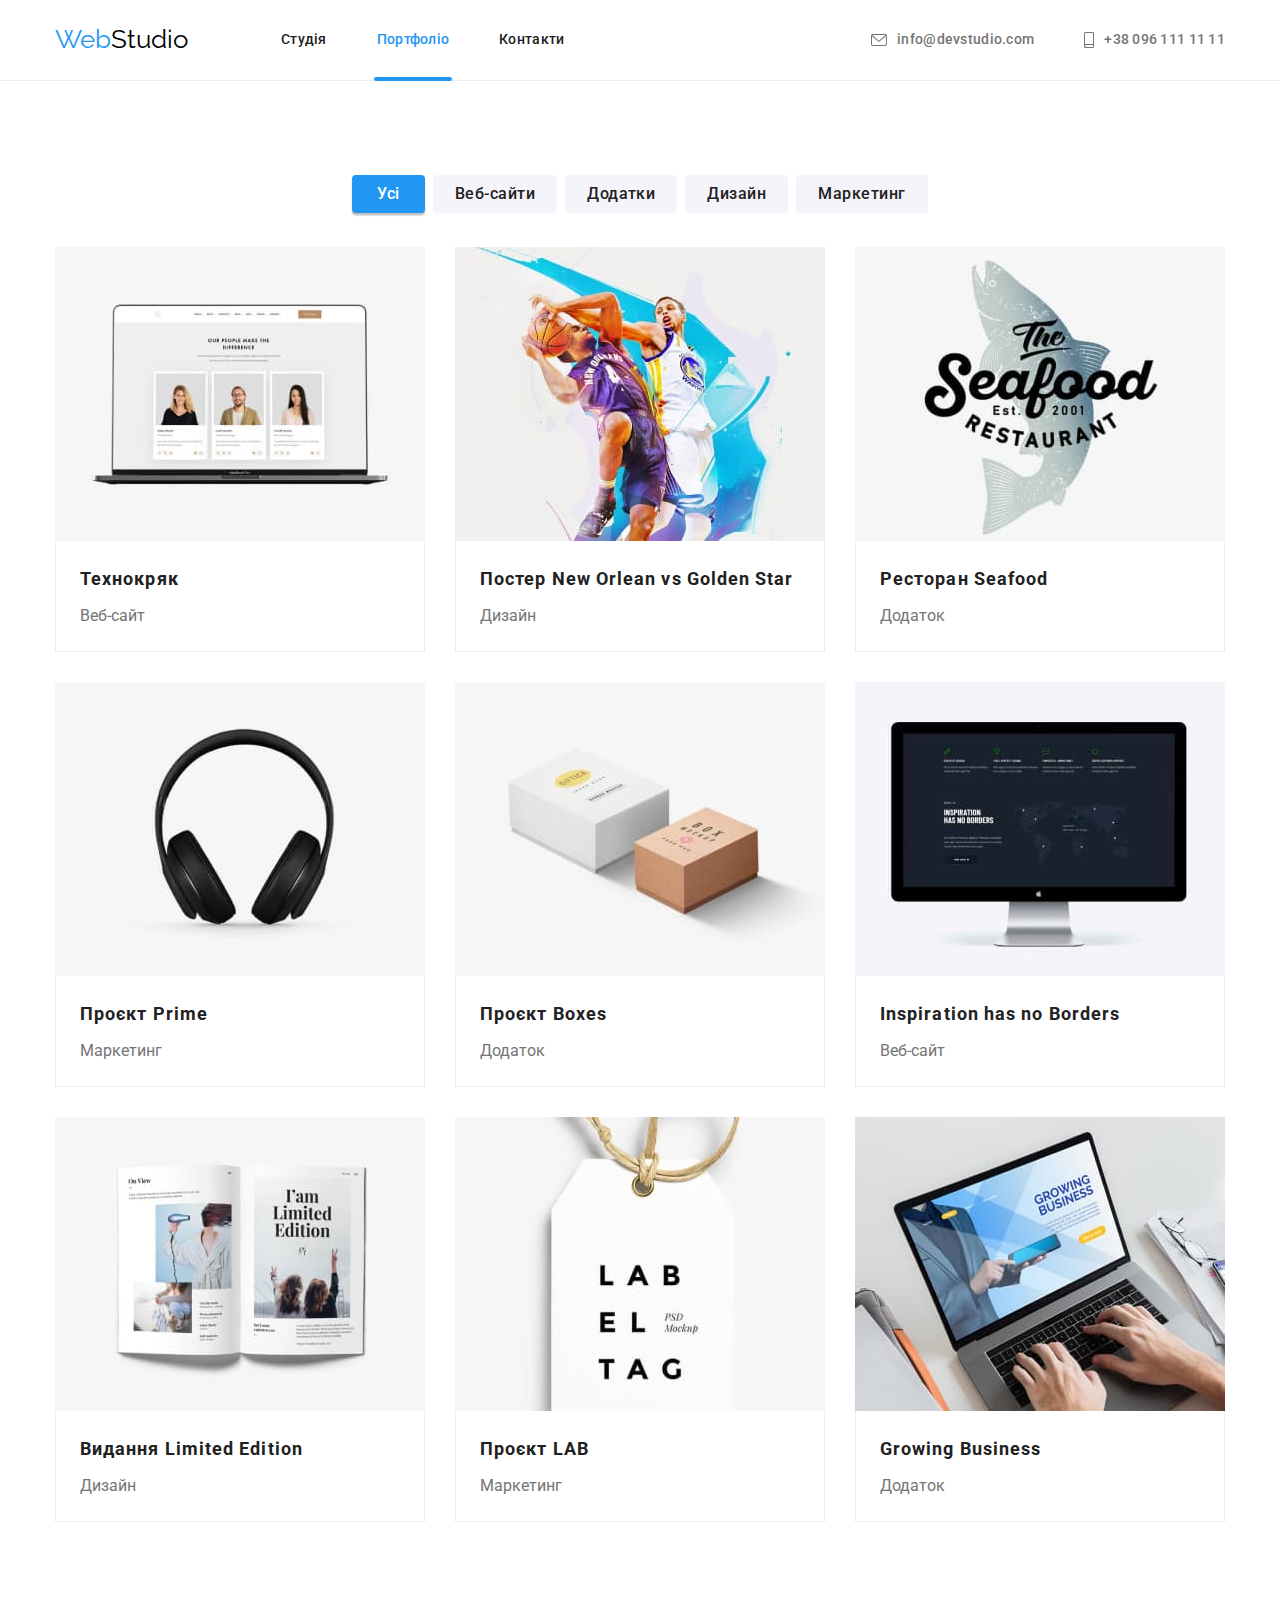
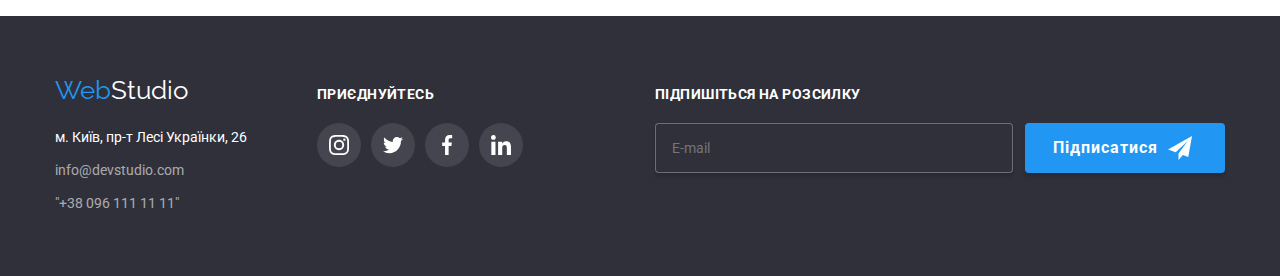
==== portfolio.html @ 2b5932fc "adds start files" ====
<!DOCTYPE html>
<html lang="uk">
  <head>
    <meta charset="UTF-8" />
    <meta http-equiv="X-UA-Compatible" content="IE=edge" />
    <meta name="viewport" content="width=device-width, initial-scale=1.0" />
    <title>Portfolio</title>
    <link rel="preconnect" href="https://fonts.googleapis.com" />
    <link rel="preconnect" href="https://fonts.gstatic.com" crossorigin />
    <link
      href="https://fonts.googleapis.com/css2?family=Raleway:wght@700&family=Roboto:wght@400;500;700;900&display=swap"
      rel="stylesheet"
    />
    <link
      rel="stylesheet"
      href="https://cdn.jsdelivr.net/npm/modern-normalize@1.1.0/modern-normalize.min.css"
    />
 
    <link rel="stylesheet" href="./css/main.min.css" />
  </head>
  <body>
    <header class="header-outline">
      <div class="container head">
        <nav class="header__menu">
          <a class="logo list" href="./index.html"
            >Web<span class="dark-logo">Studio</span></a
          >

          <ul class="header__nav list">
            <li class="header__item">
              <a href="./index.html" class="link">Студія</a>
            </li>
            <li class="header__item">
              <a href="./portfolio.html" class="link link--current-portf"
                >Портфоліо</a
              >
            </li>
            <li class="header__item"><a href="" class="link">Контакти</a></li>
          </ul>
        </nav>

        <ul class="head-contacts list">
          <li class="head-contacts__item">
            <a href="mailto:info@devstudio.com" class="head-contacts__link"
              ><svg class="head-contacts__icon-env" width="16" height="12">
                <use href="./images/sprite.svg#icon-envelope"></use></svg
              >info@devstudio.com</a
            >
          </li>
          <li class="head-contacts__item">
            <a href="tel:+380961111111" class="head-contacts__link"
              ><svg width="10" height="16" class="head-contacts__icon-smart">
                <use href="./images/sprite.svg#icon-smartphone"></use></svg
              >+38&nbsp096&nbsp111&nbsp11&nbsp11</a
            >
          </li>
        </ul>
      </div>
    </header>
    <main>
      <section class="gallery-section">
        <div class="container">
          <h1 class="visually-hidden">Наше Портфоліо</h1>
          <!-- Приховати заголовок -->
          <ul class="gallery-btn list">
            <li class="gallery-btn__item">
              <button type="button" class="button--active">Усі</button>
            </li>
            <li class="gallery-btn__item">
              <button type="button" class="button">Веб-сайти</button>
            </li>
            <li class="gallery-btn__item">
              <button type="button" class="button">Додатки</button>
            </li>
            <li class="gallery-btn__item">
              <button type="button" class="button">Дизайн</button>
            </li>
            <li class="gallery-btn__item">
              <button type="button" class="button">Маркетинг</button>
            </li>
          </ul>

          <ul class="gallery list">
            <li class="gallery__item">
              <a
                href=""
                target="_blank"
                rel="noopener noreferrer nofollow"
                class="gallery__link"
              >
                <div class="gallery__photo-overlay">
                  <img
                    src="./images/techcrack.jpg"
                    alt="Сайт на екрані ноутбука"
                    width="370"
                    height="294"
                    class="gallery__photo"
                  />
                  <div class="gallery__overlay">
                    Ресурс пропонує комплексні пропозиції з різним рівнем
                    функціоналу та сервісів. Все це дозволить відвідувачу
                    отримати вичерпні відомості про компанію чи приватну особу.
                  </div>
                </div>
                <div class="gallery__border">
                  <h2 class="gallery__title">Технокряк</h2>
                  <p class="gallery__text">Веб-сайт</p>
                </div></a
              >
            </li>
            <li class="gallery__item">
              <a
                href=""
                target="_blank"
                rel="noopener noreferrer nofollow"
                class="gallery__link"
                ><div class="gallery__photo-overlay">
                  <img
                    src="./images/poster.jpg"
                    alt="постер з баскетболістами"
                    width="370"
                    class="gallery__photo"
                  />
                  <div class="gallery__overlay">
                    Ресурс пропонує комплексні пропозиції з різним рівнем
                    функціоналу та сервісів. Все це дозволить відвідувачу
                    отримати вичерпні відомості про компанію чи приватну особу.
                  </div>
                </div>
                <div class="gallery__border">
                  <h2 class="gallery__title">
                    Постер New Orlean vs Golden Star
                  </h2>
                  <p class="gallery__text">Дизайн</p>
                </div></a
              >
            </li>
            <li class="gallery__item">
              <a
                href=""
                target="_blank"
                rel="noopener noreferrer nofollow"
                class="gallery__link"
                ><div class="gallery__photo-overlay">
                  <img
                    src="./images/restoran.jpg"
                    alt="лого морського ресторану"
                    width="370"
                    class="gallery__photo"
                  />
                  <div class="gallery__overlay">
                    Ресурс пропонує комплексні пропозиції з різним рівнем
                    функціоналу та сервісів. Все це дозволить відвідувачу
                    отримати вичерпні відомості про компанію чи приватну особу.
                  </div>
                </div>
                <div class="gallery__border">
                  <h2 class="gallery__title">Ресторан Seafood</h2>
                  <p class="gallery__text">Додаток</p>
                </div></a
              >
            </li>
            <li class="gallery__item">
              <a
                href=""
                target="_blank"
                rel="noopener noreferrer nofollow"
                class="gallery__link"
                ><div class="gallery__photo-overlay">
                  <img
                    src="./images/prime.jpg"
                    alt="навушники"
                    width="370"
                    class="gallery__photo"
                  />
                  <div class="gallery__overlay">
                    Ресурс пропонує комплексні пропозиції з різним рівнем
                    функціоналу та сервісів. Все це дозволить відвідувачу
                    отримати вичерпні відомості про компанію чи приватну особу.
                  </div>
                </div>
                <div class="gallery__border">
                  <h2 class="gallery__title">Проєкт Prime</h2>
                  <p class="gallery__text">Маркетинг</p>
                </div></a
              >
            </li>
            <li class="gallery__item">
              <a
                href=""
                target="_blank"
                rel="noopener noreferrer nofollow"
                class="gallery__link"
                ><div class="gallery__photo-overlay">
                  <img
                    src="./images/boxes.jpg"
                    alt="дві коробки"
                    width="370"
                    class="gallery__photo"
                  />
                  <div class="gallery__overlay">
                    Ресурс пропонує комплексні пропозиції з різним рівнем
                    функціоналу та сервісів. Все це дозволить відвідувачу
                    отримати вичерпні відомості про компанію чи приватну особу.
                  </div>
                </div>
                <div class="gallery__border">
                  <h2 class="gallery__title">Проєкт Boxes</h2>
                  <p class="gallery__text">Додаток</p>
                </div></a
              >
            </li>
            <li class="gallery__item">
              <a
                href=""
                target="_blank"
                rel="noopener noreferrer nofollow"
                class="gallery__link"
                ><div class="gallery__photo-overlay">
                  <img
                    src="./images/inspiration.jpg"
                    alt="монітор"
                    width="370"
                    class="gallery__photo"
                  />
                  <div class="gallery__overlay">
                    Ресурс пропонує комплексні пропозиції з різним рівнем
                    функціоналу та сервісів. Все це дозволить відвідувачу
                    отримати вичерпні відомості про компанію чи приватну особу.
                  </div>
                </div>
                <div class="gallery__border">
                  <h2 class="gallery__title">Inspiration has no Borders</h2>
                  <p class="gallery__text">Веб-сайт</p>
                </div></a
              >
            </li>
            <li class="gallery__item">
              <a
                href=""
                target="_blank"
                rel="noopener noreferrer nofollow"
                class="gallery__link"
                ><div class="gallery__photo-overlay">
                  <img
                    src="./images/limited-edition.jpg"
                    alt="розкрита книга"
                    width="370"
                    class="gallery__photo"
                  />
                  <div class="gallery__overlay">
                    Ресурс пропонує комплексні пропозиції з різним рівнем
                    функціоналу та сервісів. Все це дозволить відвідувачу
                    отримати вичерпні відомості про компанію чи приватну особу.
                  </div>
                </div>
                <div class="gallery__border">
                  <h2 class="gallery__title">Видання Limited Edition</h2>
                  <p class="gallery__text">Дизайн</p>
                </div></a
              >
            </li>
            <li class="gallery__item">
              <a
                href=""
                target="_blank"
                rel="noopener noreferrer nofollow"
                class="gallery__link"
                ><div class="gallery__photo-overlay">
                  <img
                    src="./images/lab.jpg"
                    alt="етикетка"
                    width="370"
                    class="gallery__photo"
                  />
                  <div class="gallery__overlay">
                    Ресурс пропонує комплексні пропозиції з різним рівнем
                    функціоналу та сервісів. Все це дозволить відвідувачу
                    отримати вичерпні відомості про компанію чи приватну особу.
                  </div>
                </div>
                <div class="gallery__border">
                  <h2 class="gallery__title">Проєкт LAB</h2>
                  <p class="gallery__text">Маркетинг</p>
                </div></a
              >
            </li>
            <li class="gallery__item">
              <a
                href=""
                target="_blank"
                rel="noopener noreferrer nofollow"
                class="gallery__link"
                ><div class="gallery__photo-overlay">
                  <img
                    src="./images/growing-business.jpg"
                    alt="відкритий ноутбук"
                    width="370"
                    class="gallery__photo"
                  />
                  <div class="gallery__overlay">
                    Ресурс пропонує комплексні пропозиції з різним рівнем
                    функціоналу та сервісів. Все це дозволить відвідувачу
                    отримати вичерпні відомості про компанію чи приватну особу.
                  </div>
                </div>
                <div class="gallery__border">
                  <h2 class="gallery__title">Growing Business</h2>
                  <p class="gallery__text">Додаток</p>
                </div></a
              >
            </li>
          </ul>
        </div>
      </section>
    </main>

    <footer class="footer">
      <div class="container">
        <div class="footer__box">
          <div>
            <div class="bottom-logo">
              <a href="" class="logo list"
                >Web<span class="light-logo">Studio</span></a
              >
            </div>
            <address>
              <ul class="footer__contact list">
                <li>
                  <a
                    href="https://goo.gl/maps/CPtrU1FHBa2aNyZL9"
                    target="_blank"
                    rel="noopener noreferrer nofollow"
                    class="footer__map"
                    >м. Київ, пр-т Лесі Українки, 26</a
                  >
                </li>
                <li>
                  <a href="mailto:info@devstudio.com" class="footer__link"
                    >info@devstudio.com</a
                  >
                </li>
                <li>
                  <a href="tel:+380961111111" class="footer__link"
                    >"+38 096 111 11 11"</a
                  >
                </li>
              </ul>
            </address>
          </div>
          <div class="footer-nets">
            <p class="footer-nets__title">Приєднуйтесь</p>
            <ul class="footer-nets__icons list">
              <li class="footer-nets__item">
                <a
                  href="https://www.instagram.com"
                  class="footer-nets__icons-back"
                >
                  <svg class="icons-white" width="20" height="20">
                    <use href="./images/sprite.svg#icon-instagram-g"></use></svg
                ></a>
              </li>
              <li class="footer-nets__item">
                <a href="https://twitter.com" class="footer-nets__icons-back"
                  ><svg class="icons-white" width="20" height="20">
                    <use href="./images/sprite.svg#icon-twitter-g"></use></svg
                ></a>
              </li>
              <li class="footer-nets__item">
                <a
                  href="https://www.facebook.com/"
                  class="footer-nets__icons-back"
                  ><svg class="icons-white" width="20" height="20">
                    <use href="./images/sprite.svg#icon-facebook-g"></use></svg
                ></a>
              </li>
              <li class="footer-nets__item">
                <a href="https://linkedin.com/" class="footer-nets__icons-back"
                  ><svg class="icons-white" width="20" height="20">
                    <use href="./images/sprite.svg#icon-linkedin-g"></use></svg
                ></a>
              </li>
            </ul>
          </div>
          <form class="sub">
            <div>
              <p class="sub__title">Підпишіться на розсилку</p>
              <div class="sub__form">
                <label for="footer-email" class="visually-hidden">email</label>
                <input
                  id="footer-email"
                  type="email"
                  name="footer-email"
                  class="sub__email"
                  placeholder="E-mail"
                />
              </div>
            </div>
            <button class="sub__btn" type="submit">
              Підписатися
              <svg width="24" height="24">
                <use href="./images/sprite.svg#icon-send"></use>
              </svg>
            </button>
          </form>
        </div>
      </div>
    </footer>
  </body>
</html>
---- css/main.min.css ----
body{background-color:#fff;color:#757575;font-family:Roboto,sans-serif;font-size:14px}.visually-hidden{position:absolute;white-space:nowrap;width:1px;height:1px;overflow:hidden;border:0;padding:0;clip:rect(0 0 0 0);-webkit-clip-path:inset(50%);clip-path:inset(50%);margin:-1px}img{display:block;max-width:100%;height:auto}.list{list-style:none;padding:0;margin:0}.link{text-decoration:none;-webkit-transition:color 250ms cubic-bezier(0.4, 0, 0.2, 1);transition:color 250ms cubic-bezier(0.4, 0, 0.2, 1)}.container{width:1200px;margin:auto;padding-left:15px;padding-right:15px}.pref-section,.areas-section,.team-section,.clients-section,.gallery-section{padding-top:94px;padding-bottom:94px}.backdrop{position:fixed;top:0;left:0;width:100%;height:100%;background-color:rgba(0,0,0,.2);opacity:1;-webkit-transition:opacity 250ms cubic-bezier(0.4, 0, 0.2, 1),visability 250ms cubic-bezier(0.4, 0, 0.2, 1);transition:opacity 250ms cubic-bezier(0.4, 0, 0.2, 1),visability 250ms cubic-bezier(0.4, 0, 0.2, 1)}.backdrop.is-hidden{opacity:0;pointer-events:none;visibility:hidden}.backdrop.is-hidden .modal{-webkit-transform:translate(-50%, -50%) scale(1.2);transform:translate(-50%, -50%) scale(1.2)}.hero__button,.sub__btn,.form-btn{display:-webkit-box;display:-ms-flexbox;display:flex;-webkit-box-align:center;-ms-flex-align:center;align-items:center;border-radius:4px;border:1px solid #2196f3;background-color:#2196f3;color:#fff;font-family:inherit;font-weight:700;font-size:16px;line-height:1.89;text-align:Center;letter-spacing:.06em;cursor:pointer;-webkit-transition:background-color 250ms cubic-bezier(0.4, 0, 0.2, 1);transition:background-color 250ms cubic-bezier(0.4, 0, 0.2, 1)}.hero__button:hover,.sub__btn:hover,.form-btn:hover,.hero__button:focus,.sub__btn:focus,.form-btn:focus{background-color:#188ce8;cursor:pointer}.footer-nets__icons{display:-webkit-box;display:-ms-flexbox;display:flex;gap:10px;width:206px}.footer-nets__icons-back{display:-webkit-box;display:-ms-flexbox;display:flex;-webkit-box-pack:center;-ms-flex-pack:center;justify-content:center;-webkit-box-align:center;-ms-flex-align:center;align-items:center;width:100%;height:100%;background-color:rgba(255,255,255,.1);border-radius:50%;fill:#fff;-webkit-transition:background-color 250ms cubic-bezier(0.4, 0, 0.2, 1);transition:background-color 250ms cubic-bezier(0.4, 0, 0.2, 1)}.footer-nets__icons-back:hover{background-color:#2196f3}.form-title{text-align:center;margin:0;margin-bottom:12px;color:#212121;letter-spacing:.03em;line-height:1.172}.form-item{display:block;margin-bottom:4px;font-size:12px;line-height:1.167;letter-spacing:.01em}.form-item__box{position:relative;margin-bottom:10px}.form-item__cell{height:40px;width:100%;border:1px solid rgba(33,33,33,.2);border-radius:4px;outline:none;padding:11px 2px 11px 32px;-webkit-transition:border-color 250ms cubic-bezier(0.4, 0, 0.2, 1);transition:border-color 250ms cubic-bezier(0.4, 0, 0.2, 1)}.form-item__cell:focus{border-color:#2196f3;cursor:pointer}.form-item__cell:focus+.form-item__icon{fill:#2196f3}.form-item__icon{position:absolute;top:50%;left:12px;-webkit-transform:translateY(-50%);transform:translateY(-50%)}.comment-box{margin-bottom:20px}.form-textarea{height:120px;width:100%;border:1px solid rgba(33,33,33,.2);border-radius:4px;padding:12px 16px;font-size:12px;line-height:1.167;letter-spacing:.01em;color:rgba(117,117,117,.5);resize:none;-webkit-transition:border-color 250ms cubic-bezier(0.4, 0, 0.2, 1);transition:border-color 250ms cubic-bezier(0.4, 0, 0.2, 1)}.form-textarea:focus{border-color:#2196f3;cursor:pointer;outline:none;color:#000;font-size:inherit}.checkbox{display:-webkit-box;display:-ms-flexbox;display:flex;-webkit-box-pack:center;-ms-flex-pack:center;justify-content:center;-webkit-box-align:center;-ms-flex-align:center;align-items:center;margin-bottom:30px}.checkbox__label{position:relative;display:-webkit-box;display:-ms-flexbox;display:flex;-webkit-box-pack:center;-ms-flex-pack:center;justify-content:center;-webkit-box-align:center;-ms-flex-align:center;align-items:center;line-height:1.714;letter-spacing:.03em;gap:8px}.checkbox__label::before{content:"";display:-webkit-box;display:-ms-flexbox;display:flex;-webkit-box-pack:center;-ms-flex-pack:center;justify-content:center;-webkit-box-align:center;-ms-flex-align:center;align-items:center;height:15px;width:16px;background-image:url(../images/checkbox.svg)}.checkbox__label::after{content:"";position:absolute;top:4px;left:0;height:16px;width:16px;border-radius:1px;background-image:url(../images/icon-check.svg);border:1px solid #2196f3;background-color:#2196f3;background-origin:border-box;opacity:0}.checkbox__label:focus-within::before{border:2px solid #2196f3;border-radius:3px}.checkbox__link{color:#2196f3}.checkbox__link:focus{outline:1px solid;border-radius:4px}.checkbox__input:checked+.checkbox__label::after{opacity:1}.form-btn{-webkit-box-pack:center;-ms-flex-pack:center;justify-content:center;margin-left:auto;margin-right:auto;width:200px;height:50px;padding:10px 52px;border:none;-webkit-box-shadow:0 4px 4px rgba(0,0,0,.15);box-shadow:0 4px 4px rgba(0,0,0,.15)}.logo{color:#2196f3;font-family:Raleway,sans-serif;font-size:26px;text-decoration:none}.dark-logo{color:#000}.light-logo{color:#fff}.modal{display:block;padding:40px;position:absolute;min-width:528px;min-height:581px;top:50%;left:50%;background-color:#fff;border-radius:4px;-webkit-transform:translate(-50%, -50%) scale(1);transform:translate(-50%, -50%) scale(1);-webkit-box-shadow:0px 2px 1px rgba(0,0,0,.2),0 1px 1px rgba(0,0,0,.14),0 1px 3px rgba(0,0,0,.12);box-shadow:0px 2px 1px rgba(0,0,0,.2),0 1px 1px rgba(0,0,0,.14),0 1px 3px rgba(0,0,0,.12);-webkit-transition:visibility 250ms cubic-bezier(0.4, 0, 0.2, 1),-webkit-transform 250ms cubic-bezier(0.4, 0, 0.2, 1);transition:visibility 250ms cubic-bezier(0.4, 0, 0.2, 1),-webkit-transform 250ms cubic-bezier(0.4, 0, 0.2, 1);transition:transform 250ms cubic-bezier(0.4, 0, 0.2, 1),visibility 250ms cubic-bezier(0.4, 0, 0.2, 1);transition:transform 250ms cubic-bezier(0.4, 0, 0.2, 1),visibility 250ms cubic-bezier(0.4, 0, 0.2, 1),-webkit-transform 250ms cubic-bezier(0.4, 0, 0.2, 1)}.modal__btn{position:absolute;top:8px;right:8px;display:-webkit-box;display:-ms-flexbox;display:flex;-webkit-box-pack:center;-ms-flex-pack:center;justify-content:center;-webkit-box-align:center;-ms-flex-align:center;align-items:center;border-radius:50%;width:30px;height:30px;background-color:#fff;border:1px solid rgba(0,0,0,.1);-webkit-transition:fill 250ms cubic-bezier(0.4, 0, 0.2, 1);transition:fill 250ms cubic-bezier(0.4, 0, 0.2, 1)}.modal__btn:hover,.modal__btn:focus{fill:#2196f3;cursor:pointer}.sub{display:-webkit-box;display:-ms-flexbox;display:flex;margin-left:auto;-webkit-box-align:end;-ms-flex-align:end;align-items:flex-end;gap:12px}.sub__title{margin:0px;margin-bottom:20px;color:#fff;font-size:14px;font-weight:700;line-height:1.14;text-transform:uppercase;letter-spacing:.03em}.sub__form{position:relative}.sub__email{padding:15px 2px 15px 16px;width:358px;height:50px;color:#fff;border:1px solid rgba(255,255,255,.3);border-radius:4px;background-color:#2f303a;-webkit-box-shadow:0 4px 4px rgba(0,0,0,.15);box-shadow:0 4px 4px rgba(0,0,0,.15)}.sub__btn{position:relative;padding:10px 28px;width:200px;height:50px;border:none;gap:10px;-webkit-box-shadow:0 4px 4px rgba(0,0,0,.15);box-shadow:0 4px 4px rgba(0,0,0,.15)}.team-icons__back{height:44px;width:44px}.team-icons{display:-webkit-box;display:-ms-flexbox;display:flex;-webkit-box-pack:center;-ms-flex-pack:center;justify-content:center;width:206px;height:44px;gap:10px}.team-icons__items{display:-webkit-box;display:-ms-flexbox;display:flex;-webkit-box-pack:center;-ms-flex-pack:center;justify-content:center;border-radius:50%;-webkit-box-align:center;-ms-flex-align:center;align-items:center;height:100%;width:100%;fill:#afb1b8;-webkit-transition:background-color 250ms cubic-bezier(0.4, 0, 0.2, 1),fill 250ms cubic-bezier(0.4, 0, 0.2, 1);transition:background-color 250ms cubic-bezier(0.4, 0, 0.2, 1),fill 250ms cubic-bezier(0.4, 0, 0.2, 1)}.team-icons__items:hover,.team-icons__items:focus{background-color:#2196f3;fill:#fff}.areas-section{padding-top:0}.areas{display:-webkit-box;display:-ms-flexbox;display:flex}.areas__item{display:-webkit-box;display:-ms-flexbox;display:flex;position:relative}.areas .areas__item+.areas__item{margin-left:30px}.areas__overlay{display:-webkit-box;display:-ms-flexbox;display:flex;-webkit-box-align:center;-ms-flex-align:center;align-items:center;-webkit-box-pack:center;-ms-flex-pack:center;justify-content:center;position:absolute;bottom:0;height:70px;width:370px;background-color:rgba(47,48,58,.8);color:#fff;text-transform:uppercase;font-weight:700;letter-spacing:.03em;line-height:1.172}.clients{display:-webkit-box;display:-ms-flexbox;display:flex;-webkit-box-pack:center;-ms-flex-pack:center;justify-content:center;gap:30px}.clients__items{width:170px;height:92px}.clients__icons{display:-webkit-box;display:-ms-flexbox;display:flex;-webkit-box-pack:center;-ms-flex-pack:center;justify-content:center;-webkit-box-align:center;-ms-flex-align:center;align-items:center;width:100%;height:100%;border:1px solid #afb1b8;border-radius:4px;fill:#afb1b8;-webkit-transition:fill 250ms cubic-bezier(0.4, 0, 0.2, 1),border-color 250ms cubic-bezier(0.4, 0, 0.2, 1);transition:fill 250ms cubic-bezier(0.4, 0, 0.2, 1),border-color 250ms cubic-bezier(0.4, 0, 0.2, 1)}.clients__icons:hover,.clients__icons:focus{fill:#2196f3;border-color:#2196f3}.footer{padding-top:60px;padding-bottom:60px;background-color:#2f303a}.footer__box{display:-webkit-box;display:-ms-flexbox;display:flex;-webkit-box-align:baseline;-ms-flex-align:baseline;align-items:baseline;gap:70px}.bottom-logo{margin-bottom:20px}.footer__map{margin-bottom:9px;color:#fff;text-decoration:none}.footer__link{margin-bottom:9px;color:rgba(255,255,255,.6);text-decoration:none;-webkit-transition:color 250ms cubic-bezier(0.4, 0, 0.2, 1);transition:color 250ms cubic-bezier(0.4, 0, 0.2, 1)}.footer__link:hover,.footer__link:focus{color:#2196f3}.footer__contact{line-height:1.71;font-style:normal;display:-webkit-box;display:-ms-flexbox;display:flex;-webkit-box-orient:vertical;-webkit-box-direction:normal;-ms-flex-direction:column;flex-direction:column;gap:9px}.footer-nets__item{width:44px;height:44px}.footer-nets__title{margin:0px;color:#fff;font-size:14px;font-weight:700;line-height:1.14;text-transform:uppercase;letter-spacing:.03em}.footer-nets{display:-webkit-box;display:-ms-flexbox;display:flex;-webkit-box-orient:vertical;-webkit-box-direction:normal;-ms-flex-direction:column;flex-direction:column;gap:20px;width:206px}.gallery{display:-webkit-box;display:-ms-flexbox;display:flex;-ms-flex-wrap:wrap;flex-wrap:wrap;-webkit-box-pack:center;-ms-flex-pack:center;justify-content:center;margin-top:-30px;margin-right:-30px}.gallery__item{margin-right:30px;margin-top:30px}.gallery__title{margin-top:0;margin-bottom:4px;color:#212121;font-size:18px;line-height:2;letter-spacing:.06em}.gallery__text{margin-top:0;margin-bottom:0px}.gallery__link{display:block;text-decoration:none;color:inherit;font-size:16px;line-height:1.88;-webkit-transition:-webkit-box-shadow 250ms cubic-bezier(0.4, 0, 0.2, 1);transition:-webkit-box-shadow 250ms cubic-bezier(0.4, 0, 0.2, 1);transition:box-shadow 250ms cubic-bezier(0.4, 0, 0.2, 1);transition:box-shadow 250ms cubic-bezier(0.4, 0, 0.2, 1), -webkit-box-shadow 250ms cubic-bezier(0.4, 0, 0.2, 1)}.gallery__link:hover,.gallery__link:focus{-webkit-box-shadow:1px 4px 6px rgba(0,0,0,.16),0 4px 4px rgba(0,0,0,.06),0 1px 1px rgba(0,0,0,.12);box-shadow:1px 4px 6px rgba(0,0,0,.16),0 4px 4px rgba(0,0,0,.06),0 1px 1px rgba(0,0,0,.12)}.gallery__link:hover .gallery__overlay,.gallery__link:focus .gallery__overlay{-webkit-transform:translateY(0);transform:translateY(0)}.gallery__photo{display:block;max-width:100%;height:auto}.gallery__border{padding:20px 24px;display:block;border-bottom:1px solid #eee;border-left:1px solid #eee;border-right:1px solid #eee}.gallery__photo-overlay{position:relative;overflow:hidden}.gallery__overlay{position:absolute;top:0;left:0;width:100%;height:100%;margin-top:0px;margin-bottom:0px;padding:63px 24px;font-size:18px;line-height:1.556;letter-spacing:.03em;color:#fff;background-color:rgba(33,150,243,.9);-webkit-transform:translateY(100%);transform:translateY(100%);-webkit-transition:-webkit-transform 250ms cubic-bezier(0.4, 0, 0.2, 1);transition:-webkit-transform 250ms cubic-bezier(0.4, 0, 0.2, 1);transition:transform 250ms cubic-bezier(0.4, 0, 0.2, 1);transition:transform 250ms cubic-bezier(0.4, 0, 0.2, 1), -webkit-transform 250ms cubic-bezier(0.4, 0, 0.2, 1)}.gallery-btn{display:-webkit-box;display:-ms-flexbox;display:flex;-webkit-box-pack:center;-ms-flex-pack:center;justify-content:center;margin-bottom:34px}.gallery-btn .gallery-btn__item+.gallery-btn__item{margin-left:8px}.button{padding:6px 22px;border-radius:4px;border:0;background-color:#f5f4fa;color:#212121;font-family:inherit;font-weight:500;font-size:16px;line-height:1.625;letter-spacing:.03em;cursor:pointer;-webkit-transition:background-color 250ms cubic-bezier(0.4, 0, 0.2, 1),color 250ms cubic-bezier(0.4, 0, 0.2, 1),-webkit-box-shadow 250ms cubic-bezier(0.4, 0, 0.2, 1);transition:background-color 250ms cubic-bezier(0.4, 0, 0.2, 1),color 250ms cubic-bezier(0.4, 0, 0.2, 1),-webkit-box-shadow 250ms cubic-bezier(0.4, 0, 0.2, 1);transition:background-color 250ms cubic-bezier(0.4, 0, 0.2, 1),color 250ms cubic-bezier(0.4, 0, 0.2, 1),box-shadow 250ms cubic-bezier(0.4, 0, 0.2, 1);transition:background-color 250ms cubic-bezier(0.4, 0, 0.2, 1),color 250ms cubic-bezier(0.4, 0, 0.2, 1),box-shadow 250ms cubic-bezier(0.4, 0, 0.2, 1),-webkit-box-shadow 250ms cubic-bezier(0.4, 0, 0.2, 1)}.button:hover,.button:focus{background-color:#2196f3;color:#fff;-webkit-box-shadow:0px 2px 2px rgba(0,0,0,.12),0 1px 2px rgba(0,0,0,.08),0 3px 1px rgba(0,0,0,.1);box-shadow:0px 2px 2px rgba(0,0,0,.12),0 1px 2px rgba(0,0,0,.08),0 3px 1px rgba(0,0,0,.1)}.button--active{padding:6px 25px;border-radius:4px;border:0;background-color:#2196f3;color:#fff;font-family:inherit;font-weight:500;font-size:16px;line-height:1.625;letter-spacing:.03em;cursor:pointer;-webkit-box-shadow:0px 2px 2px rgba(0,0,0,.12),0 1px 2px rgba(0,0,0,.08),0 3px 1px rgba(0,0,0,.1);box-shadow:0px 2px 2px rgba(0,0,0,.12),0 1px 2px rgba(0,0,0,.08),0 3px 1px rgba(0,0,0,.1)}.header-outline{border-bottom:1px solid #ececec}.header__menu{background-color:#fff;display:-webkit-box;display:-ms-flexbox;display:flex;-webkit-box-align:center;-ms-flex-align:center;align-items:center}.head{display:-webkit-box;display:-ms-flexbox;display:flex;-webkit-box-align:center;-ms-flex-align:center;align-items:center}.header__nav .link{display:-webkit-box;display:-ms-flexbox;display:flex;-webkit-box-pack:center;-ms-flex-pack:center;justify-content:center;padding-top:32px;padding-bottom:32px;color:#212121;font-weight:500;line-height:1.14;letter-spacing:.02em;text-decoration:none}.header__nav{display:-webkit-box;display:-ms-flexbox;display:flex;margin-left:93px}.header__nav .header__item+.header__item{margin-left:50px}.head-contacts{display:-webkit-box;display:-ms-flexbox;display:flex;-ms-flex-line-pack:center;align-content:center;margin-left:auto}.head-contacts .head-contacts__item+.head-contacts__item{margin-left:50px}.head-contacts__icon-env{display:-webkit-box;display:-ms-flexbox;display:flex;height:12px;width:16px;fill:currentColor}.head-contacts__icon-smart{display:-webkit-box;display:-ms-flexbox;display:flex;height:16px;width:10px;fill:currentColor}.head-contacts__item{display:-webkit-box;display:-ms-flexbox;display:flex;gap:10px;-webkit-box-align:center;-ms-flex-align:center;align-items:center}.head-contacts__link{display:-webkit-box;display:-ms-flexbox;display:flex;-webkit-box-align:center;-ms-flex-align:center;align-items:center;gap:10px;padding-top:32px;padding-bottom:32px;color:#757575;font-weight:500;line-height:1.14;letter-spacing:.02em;text-decoration:none;-webkit-transition:color 250ms cubic-bezier(0.4, 0, 0.2, 1),fill 250ms cubic-bezier(0.4, 0, 0.2, 1);transition:color 250ms cubic-bezier(0.4, 0, 0.2, 1),fill 250ms cubic-bezier(0.4, 0, 0.2, 1)}.link:hover,.link:focus,.head-contacts__link:hover,.head-contacts__link:focus{color:#2196f3;fill:#2196f3}.link.link--current-portf,.link.link--current{color:#2196f3}.header__item{position:relative}.link.link--current::after{display:inline-block;position:absolute;bottom:-2px;content:"";width:48px;height:4px;background-color:#2196f3;border-radius:2px}.link.link--current-portf::after{display:inline-block;position:absolute;bottom:-1px;content:"";width:78px;height:4px;background-color:#2196f3;border-radius:2px}.hero{display:-webkit-box;display:-ms-flexbox;display:flex;background-color:#2f303a;padding:200px 0;margin-left:auto;margin-right:auto;max-width:1600px;background-size:cover;background-repeat:no-repeat;background-position:center;background-image:-webkit-gradient(linear, left top, right top, from(rgba(47, 48, 58, 0.4)), to(rgba(47, 48, 58, 0.4))),url(../images/hero.jpg);background-image:linear-gradient(to right, rgba(47, 48, 58, 0.4), rgba(47, 48, 58, 0.4)),url(../images/hero.jpg)}.hero__title{display:-webkit-box;display:-ms-flexbox;display:flex;margin:auto;margin-top:0;margin-bottom:30px;text-align:center;color:#fff;font-weight:900;font-size:44px;line-height:1.36;letter-spacing:.06em;text-transform:uppercase;width:696px}.hero__button{margin:auto;-webkit-box-pack:center;-ms-flex-pack:center;justify-content:center;padding:5px;width:216px;height:50px}.pref__back{display:-webkit-box;display:-ms-flexbox;display:flex;-webkit-box-pack:center;-ms-flex-pack:center;justify-content:center;-webkit-box-align:center;-ms-flex-align:center;align-items:center;margin-bottom:30px;width:270px;height:120px;background-color:#f5f4fa;border-radius:4px}.pref{display:-webkit-box;display:-ms-flexbox;display:flex}.pref .pref__box+.pref__box{margin-left:30px}.pref__box{width:270px}.pref-section{line-height:1.71}.pref__item{margin-top:0;margin-bottom:10px;font-size:14px;font-weight:700;line-height:1.14;text-transform:uppercase}.pref__text{margin-top:0;margin-bottom:0}.section-title,.pref__item,.team__item{color:#212121;margin-top:0}.section-title{margin-bottom:50px;font-size:36px;line-height:1.167;text-align:center}.team-section{background-color:#f5f5f5;font-size:16px;line-height:1.18}.team{display:-webkit-box;display:-ms-flexbox;display:flex}.team .team__unit+.team__unit{margin-left:30px}.team__descr{padding:30px}.team__item{margin-bottom:10px;font-weight:500;font-size:16px;text-align:center}.team__text{margin-top:0;margin-bottom:16px;text-align:center}.team__box{background-color:#fff;-webkit-box-shadow:0 2px 1px rgba(0,0,0,.2),0 1px 1px rgba(0,0,0,.14),0 1px 3px rgba(0,0,0,.12);box-shadow:0 2px 1px rgba(0,0,0,.2),0 1px 1px rgba(0,0,0,.14),0 1px 3px rgba(0,0,0,.12)}/*# sourceMappingURL=main.min.css.map */
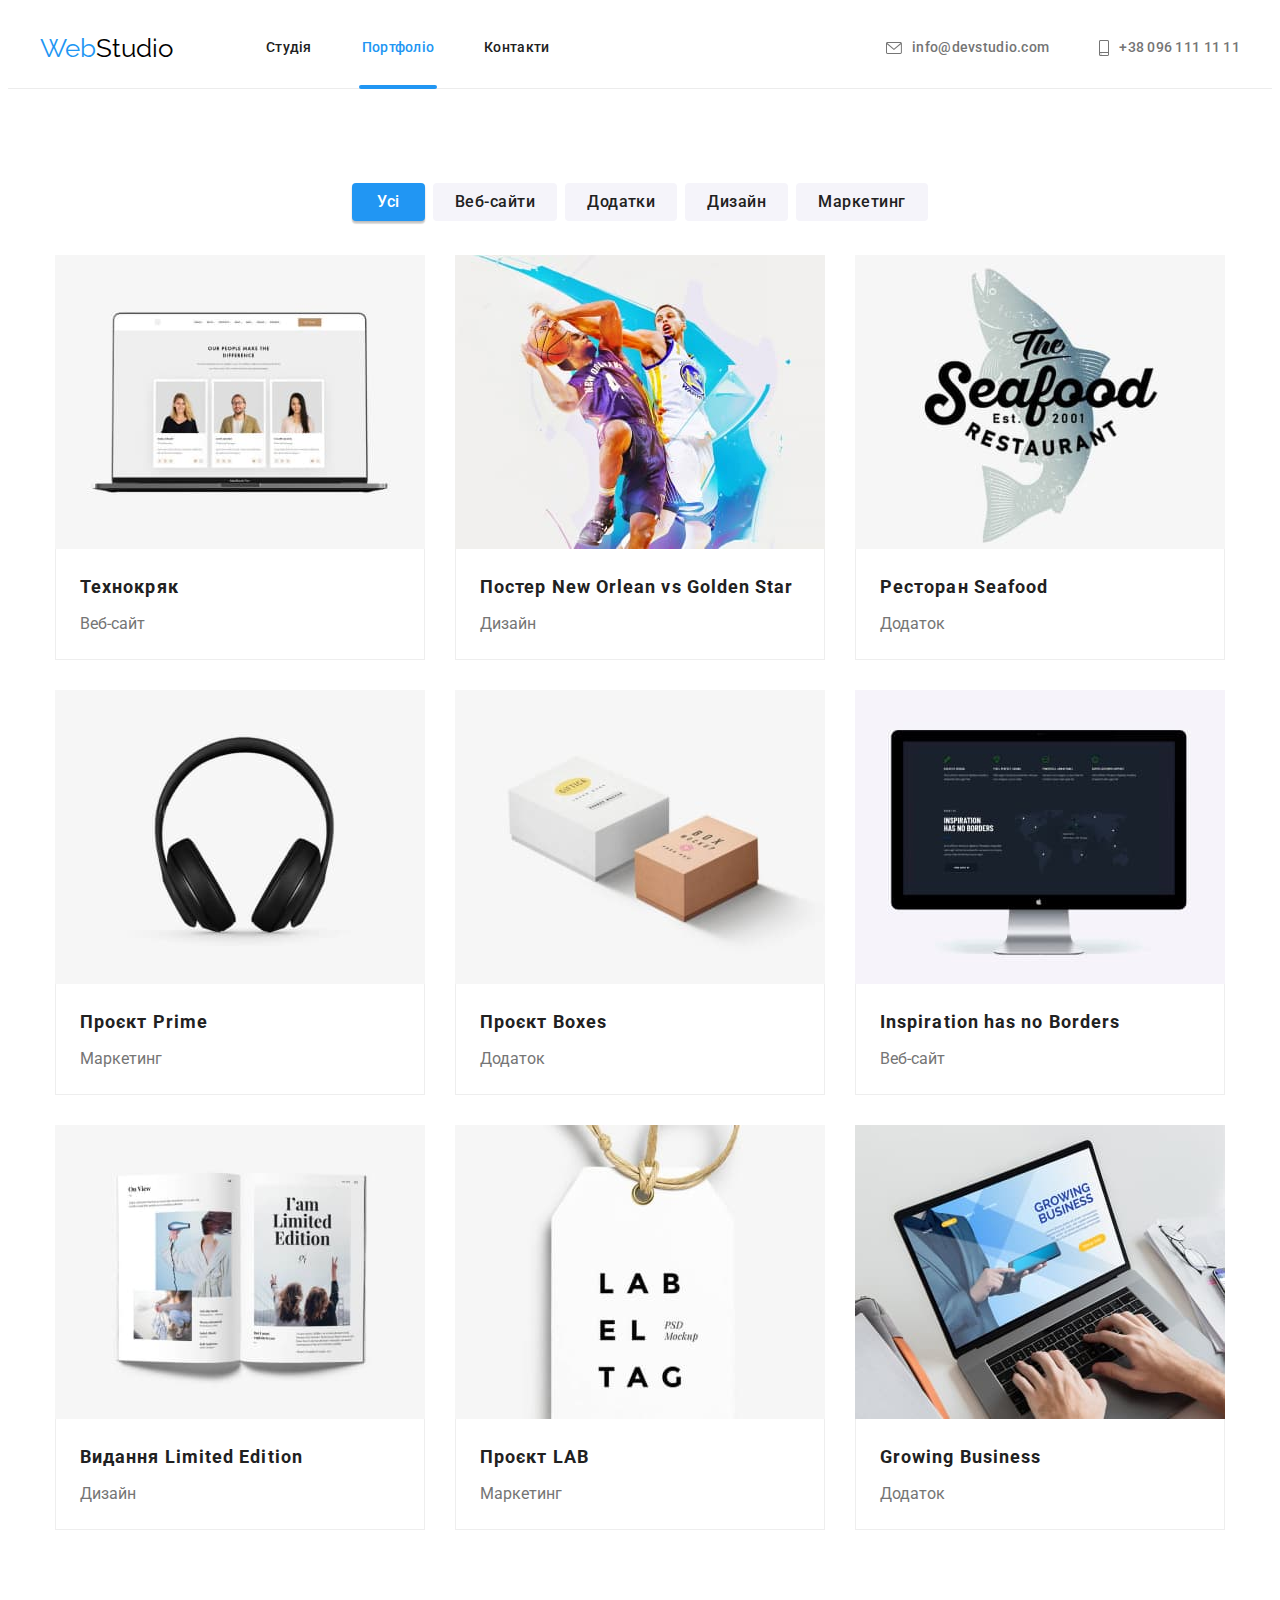
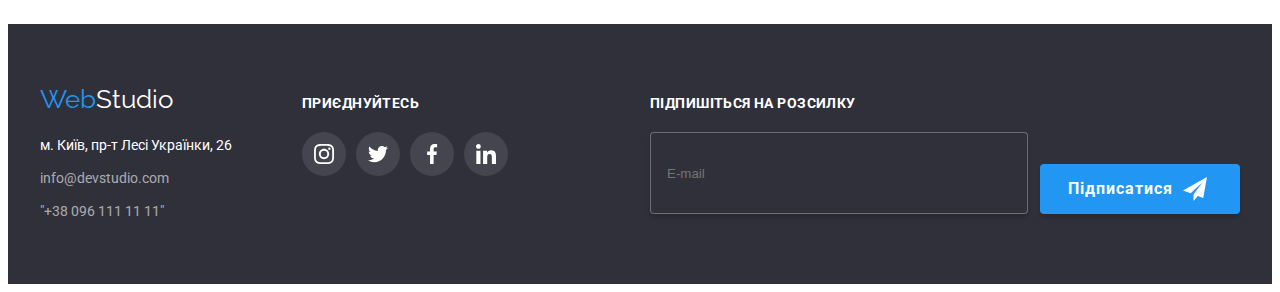
==== commit a986d4d6: "normalize" ====
--- a/portfolio.html
+++ b/portfolio.html
@@ -11,11 +11,6 @@
       href="https://fonts.googleapis.com/css2?family=Raleway:wght@700&family=Roboto:wght@400;500;700;900&display=swap"
       rel="stylesheet"
     />
-    <link
-      rel="stylesheet"
-      href="https://cdn.jsdelivr.net/npm/modern-normalize@1.1.0/modern-normalize.min.css"
-    />
- 
     <link rel="stylesheet" href="./css/main.min.css" />
   </head>
   <body>
